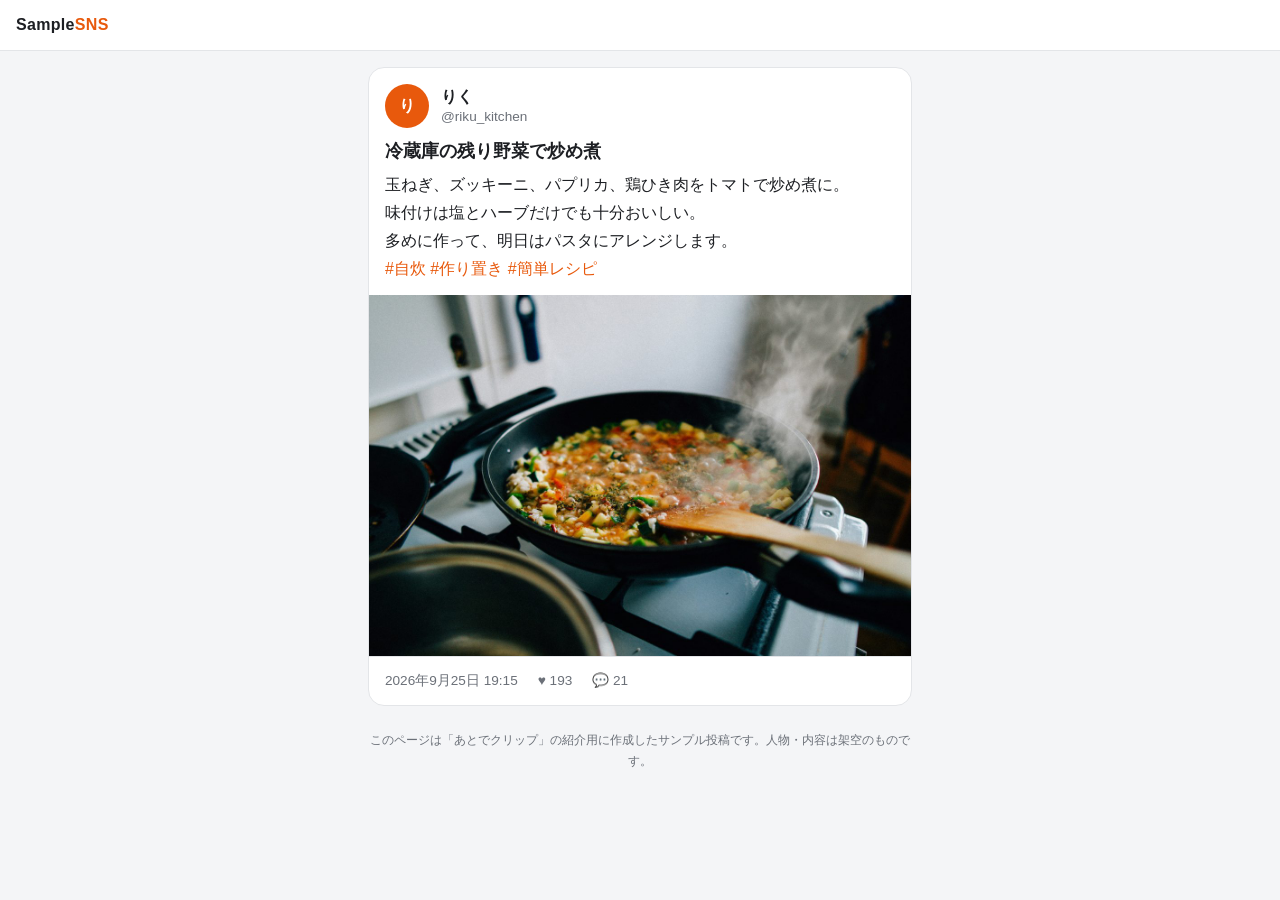
==== samples/cooking.html @ e0cb7800 "add samplePages" ====
<!DOCTYPE html>
<html lang="ja">
<head>
<meta charset="utf-8">
<meta name="viewport" content="width=device-width, initial-scale=1">
<meta name="robots" content="noindex">
<title>冷蔵庫の残り野菜で炒め煮 | りく</title>
<!-- アプリのスクリーンショット用サンプル投稿。og:site_name を投稿者名にしてカードの発信者欄に出す -->
<meta name="description" content="玉ねぎ、ズッキーニ、パプリカ、鶏ひき肉をトマトで炒め煮に。味付けは塩とハーブだけでも十分おいしい。多めに作って、明日はパスタにアレンジします。">
<meta property="og:type" content="article">
<meta property="og:site_name" content="りく">
<meta property="og:title" content="冷蔵庫の残り野菜で炒め煮">
<meta property="og:description" content="玉ねぎ、ズッキーニ、パプリカ、鶏ひき肉をトマトで炒め煮に。味付けは塩とハーブだけでも十分おいしい。多めに作って、明日はパスタにアレンジします。">
<meta property="og:image" content="https://kazuuchi-dev.github.io/atodeclip-docs/samples/images/cooking.jpg">
<meta property="og:url" content="https://kazuuchi-dev.github.io/atodeclip-docs/samples/cooking.html">
<meta name="twitter:card" content="summary_large_image">
<link rel="stylesheet" href="post.css">
</head>
<body>
<header class="bar">Sample<span>SNS</span></header>
<main>
  <article class="post">
    <div class="head">
      <div class="avatar" style="background:#e8590c">り</div>
      <div>
        <div class="name">りく</div>
        <div class="handle">@riku_kitchen</div>
      </div>
    </div>
    <div class="text">
      <h1>冷蔵庫の残り野菜で炒め煮</h1>
      <p>玉ねぎ、ズッキーニ、パプリカ、鶏ひき肉をトマトで炒め煮に。
味付けは塩とハーブだけでも十分おいしい。
多めに作って、明日はパスタにアレンジします。</p>
      <p class="tags">#自炊 #作り置き #簡単レシピ</p>
    </div>
    <img class="photo" src="images/cooking.jpg" alt="冷蔵庫の残り野菜で炒め煮">
    <div class="meta">
      <span>2026年9月25日 19:15</span>
      <span>♥ 193</span>
      <span>💬 21</span>
    </div>
  </article>
  <p class="note">このページは「あとでクリップ」の紹介用に作成したサンプル投稿です。人物・内容は架空のものです。</p>
</main>
</body>
</html>
---- samples/post.css ----
:root {
  color-scheme: light dark;
  --bg: #f4f5f7; --card: #fff; --text: #1d1f23; --sub: #6b7078; --line: #e3e5e8; --accent: #e8590c;
}
@media (prefers-color-scheme: dark) {
  :root { --bg: #0f1114; --card: #1a1d22; --text: #e8e9eb; --sub: #9a9fa8; --line: #2c3036; --accent: #ff8a4c; }
}
* { box-sizing: border-box; }
body {
  margin: 0; background: var(--bg); color: var(--text);
  font-family: -apple-system, BlinkMacSystemFont, "Hiragino Sans", "Noto Sans JP", "Meiryo", sans-serif;
  line-height: 1.75; -webkit-text-size-adjust: 100%;
}
.bar {
  position: sticky; top: 0; z-index: 1; background: var(--card); border-bottom: 1px solid var(--line);
  padding: .7rem 1rem; font-weight: 700; letter-spacing: .02em;
}
.bar span { color: var(--accent); }
main { max-width: 36rem; margin: 0 auto; padding: 1rem 1rem 3rem; }
.post { background: var(--card); border: 1px solid var(--line); border-radius: 16px; overflow: hidden; }
.head { display: flex; align-items: center; gap: .75rem; padding: 1rem 1rem .5rem; }
.avatar {
  width: 44px; height: 44px; border-radius: 50%; flex: none;
  display: grid; place-items: center; color: #fff; font-weight: 700;
}
.name { font-weight: 700; line-height: 1.3; }
.handle { color: var(--sub); font-size: .85rem; line-height: 1.3; }
.text { padding: 0 1rem .75rem; }
.text h1 { font-size: 1.1rem; margin: 0 0 .25rem; }
.text p { margin: 0; white-space: pre-line; }
.tags { color: var(--accent); }
.photo { display: block; width: 100%; height: auto; }
.meta { display: flex; gap: 1.25rem; padding: .75rem 1rem; color: var(--sub); font-size: .85rem; border-top: 1px solid var(--line); }
.note { color: var(--sub); font-size: .75rem; text-align: center; margin-top: 1.5rem; }
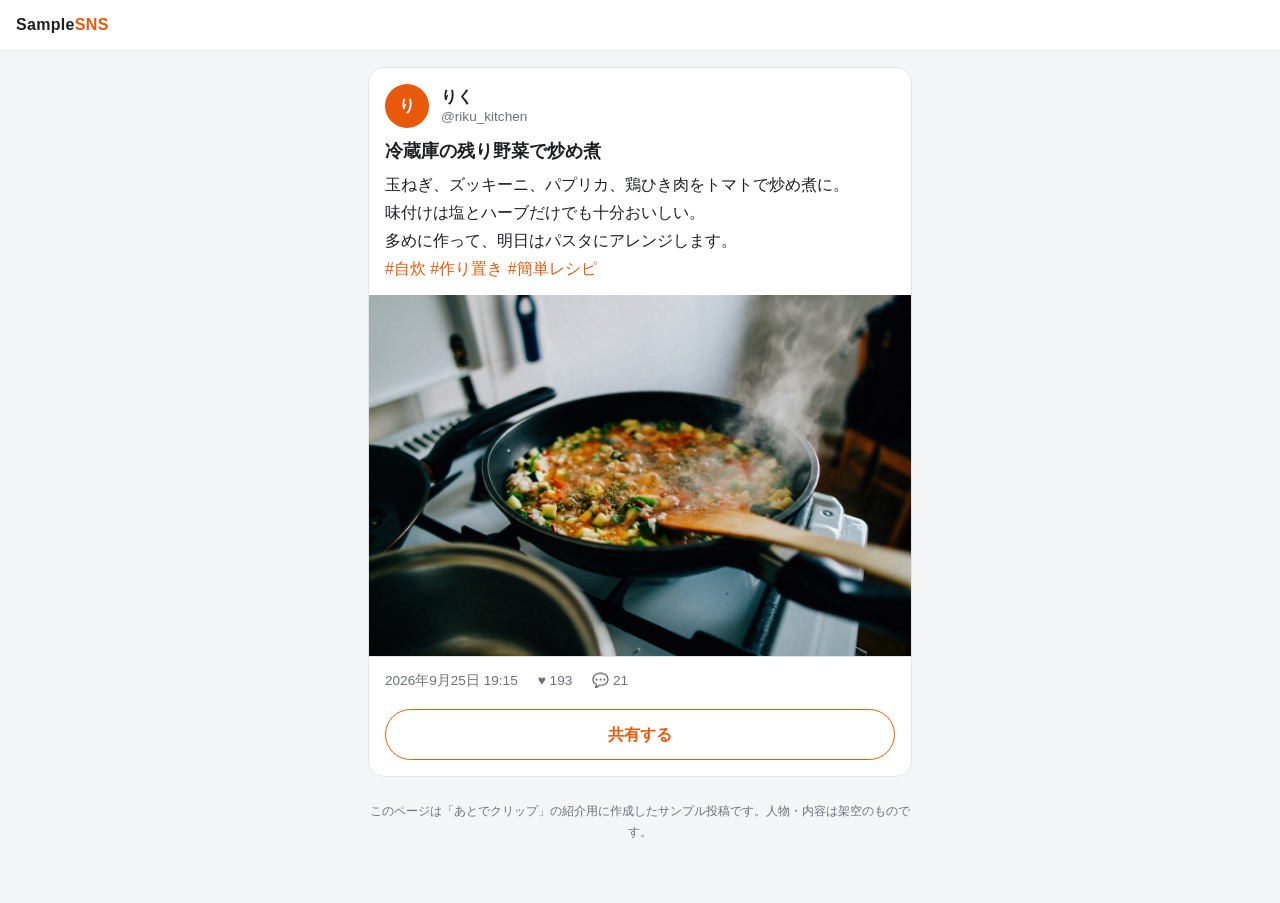
==== commit ba0f966f: "fixed share feature" ====
--- a/samples/cooking.html
+++ b/samples/cooking.html
@@ -40,8 +40,10 @@
       <span>♥ 193</span>
       <span>💬 21</span>
     </div>
+    <button class="share" type="button" id="share-button">共有する</button>
   </article>
   <p class="note">このページは「あとでクリップ」の紹介用に作成したサンプル投稿です。人物・内容は架空のものです。</p>
 </main>
+<script src="share.js"></script>
 </body>
 </html>
--- a/samples/post.css
+++ b/samples/post.css
@@ -31,4 +31,9 @@
 .tags { color: var(--accent); }
 .photo { display: block; width: 100%; height: auto; }
 .meta { display: flex; gap: 1.25rem; padding: .75rem 1rem; color: var(--sub); font-size: .85rem; border-top: 1px solid var(--line); }
+.share {
+  display: block; width: calc(100% - 2rem); margin: .25rem 1rem 1rem; padding: .65rem;
+  border: 1px solid var(--accent); border-radius: 999px; background: transparent;
+  color: var(--accent); font: inherit; font-weight: 700;
+}
 .note { color: var(--sub); font-size: .75rem; text-align: center; margin-top: 1.5rem; }
